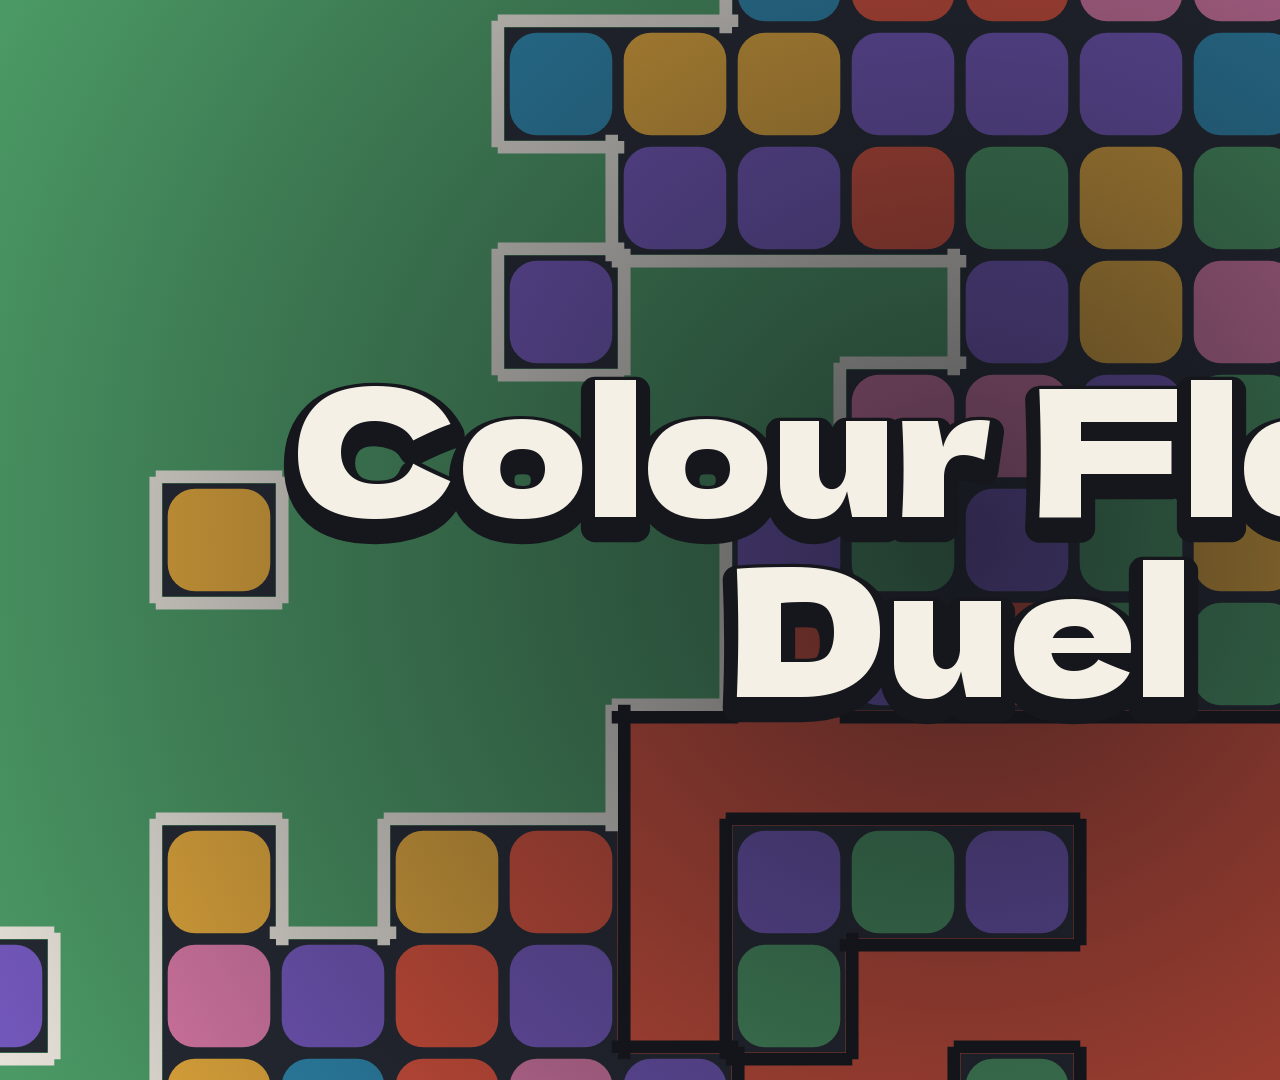
==== tools/cover.html @ 9ea91762 "Make the game portal-ready for CrazyGames - Split code into game.js (rules + AI), main.js (UI) and p" ====
<!DOCTYPE html>
<html lang="en">
<head>
<meta charset="UTF-8">
<title>Colour Flood Duel cover</title>
<style>
    @font-face { font-family: "Dela Gothic One"; src: url("../fonts/dela-gothic-one-latin-400-normal.woff2") format("woff2"); }
    html, body { margin: 0; background: #262a33; }
    canvas { display: block; }
</style>
</head>
<body>
<canvas id="c"></canvas>
<script>
/* Renders the store cover at ?w=1920&h=1080. Same seed every time, so all
   three sizes show the same battle. Only the game title appears as text. */
const P = new URLSearchParams(location.search);
const W = +P.get("w") || 1920, H = +P.get("h") || 1080;
const COLORS = ["#e8553d", "#f2b33d", "#4fa36a", "#2f8fb8", "#7a5cc7", "#e77fb0"];
const P1 = "#f5f0e6", P2 = "#15171c";

let seed = 20261026;
const rnd = () => ((seed = (seed * 1664525 + 1013904223) >>> 0) / 4294967296);

// Cell size follows the shorter side so every cover shows about the same density
const cell = Math.round(Math.min(W, H) / 9.5);
const C = Math.ceil(W / cell) + 1, R = Math.ceil(H / cell) + 1;
const color = Array.from({ length: R * C }, () => (rnd() * 6) | 0);
const owner = new Array(R * C).fill(0);
const nb = i => { const r = (i / C) | 0, c = i % C, o = [];
    if (r) o.push(i - C); if (r < R - 1) o.push(i + C); if (c) o.push(i - 1); if (c < C - 1) o.push(i + 1); return o; };
function grow(p, col) {
    for (let i = 0; i < owner.length; i++) if (owner[i] === p) color[i] = col;
    let changed = true;
    while (changed) {
        changed = false;
        for (let i = 0; i < owner.length; i++) {
            if (owner[i] !== p) continue;
            for (const j of nb(i)) if (!owner[j] && color[j] === col) { owner[j] = p; changed = true; }
        }
    }
}
function gain(p, col) {
    const o = owner.slice(), cl = color.slice();
    grow(p, col);
    const n = owner.filter(x => x === p).length;
    owner.splice(0, owner.length, ...o); color.splice(0, color.length, ...cl);
    return n;
}
owner[0] = 1; owner[R * C - 1] = 2;
const pc = [null, color[0], color[R * C - 1] === color[0] ? (color[0] + 3) % 6 : color[R * C - 1]];
color[R * C - 1] = pc[2];
grow(1, pc[1]); grow(2, pc[2]);
// Both sides play greedy until each owns roughly a quarter of the board
for (let t = 0; t < 60; t++) {
    const p = (t % 2) + 1;
    if (owner.filter(x => x === p).length > R * C * 0.27) continue;
    let best = -1, bc = 0;
    for (let c = 0; c < 6; c++) {
        if (c === pc[1] || c === pc[2]) continue;
        const g = gain(p, c) + rnd() * 0.5;
        if (g > best) { best = g; bc = c; }
    }
    pc[p] = bc; grow(p, bc);
}
// Same territory colours on every cover: green for player 1, tomato for player 2
for (let i = 0; i < owner.length; i++) {
    if (owner[i] === 1) color[i] = 2;
    else if (owner[i] === 2) color[i] = 0;
}

const cv = document.getElementById("c");
cv.width = W; cv.height = H;
const x = cv.getContext("2d");
x.fillStyle = "#262a33"; x.fillRect(0, 0, W, H);
const ox = (W - C * cell) / 2, oy = (H - R * cell) / 2, gap = cell * 0.1;
for (let i = 0; i < R * C; i++) {
    const cx = ox + (i % C) * cell, cy = oy + ((i / C) | 0) * cell;
    x.fillStyle = COLORS[color[i]];
    if (owner[i]) x.fillRect(cx - 0.5, cy - 0.5, cell + 1, cell + 1);
    else { x.beginPath(); x.roundRect(cx + gap / 2, cy + gap / 2, cell - gap, cell - gap, cell * 0.24); x.fill(); }
}
x.lineWidth = cell * 0.11; x.lineCap = "square";
for (const p of [1, 2]) {
    x.strokeStyle = p === 1 ? P1 : P2; x.beginPath();
    const h = x.lineWidth / 2;
    for (let i = 0; i < R * C; i++) {
        if (owner[i] !== p) continue;
        const r = (i / C) | 0, c = i % C, cx = ox + c * cell, cy = oy + r * cell;
        if (r === 0 || owner[i - C] !== p) { x.moveTo(cx, cy + h); x.lineTo(cx + cell, cy + h); }
        if (r === R - 1 || owner[i + C] !== p) { x.moveTo(cx, cy + cell - h); x.lineTo(cx + cell, cy + cell - h); }
        if (c === 0 || owner[i - 1] !== p) { x.moveTo(cx + h, cy); x.lineTo(cx + h, cy + cell); }
        if (c === C - 1 || owner[i + 1] !== p) { x.moveTo(cx + cell - h, cy); x.lineTo(cx + cell - h, cy + cell); }
    }
    x.stroke();
}

// Soft dark vignette behind the title so it reads on any colour
const g = x.createRadialGradient(W / 2, H / 2, 0, W / 2, H / 2, Math.max(W, H) * 0.62);
g.addColorStop(0, "rgba(16,18,24,0.72)"); g.addColorStop(0.55, "rgba(16,18,24,0.35)"); g.addColorStop(1, "rgba(16,18,24,0)");
x.fillStyle = g; x.fillRect(0, 0, W, H);

document.fonts.load('100px "Dela Gothic One"').then(() => {
    const portrait = H > W * 1.2;
    const lines = portrait ? ["Colour", "Flood", "Duel"] : W === H ? ["Colour", "Flood Duel"] : ["Colour Flood", "Duel"];
    const size = portrait ? W * 0.205 : W === H ? W * 0.135 : W * 0.092;
    x.font = `${size}px "Dela Gothic One"`;
    x.textAlign = "center"; x.textBaseline = "middle";
    const lh = size * 1.02, top = H / 2 - (lines.length - 1) * lh / 2;
    lines.forEach((t, k) => {
        const y = top + k * lh;
        x.lineJoin = "round"; x.lineWidth = size * 0.16; x.strokeStyle = "#15171c"; x.strokeText(t, W / 2, y + size * 0.06);
        x.fillStyle = P1; x.fillText(t, W / 2, y);
    });
    document.title = "ready";
});
</script>
</body>
</html>
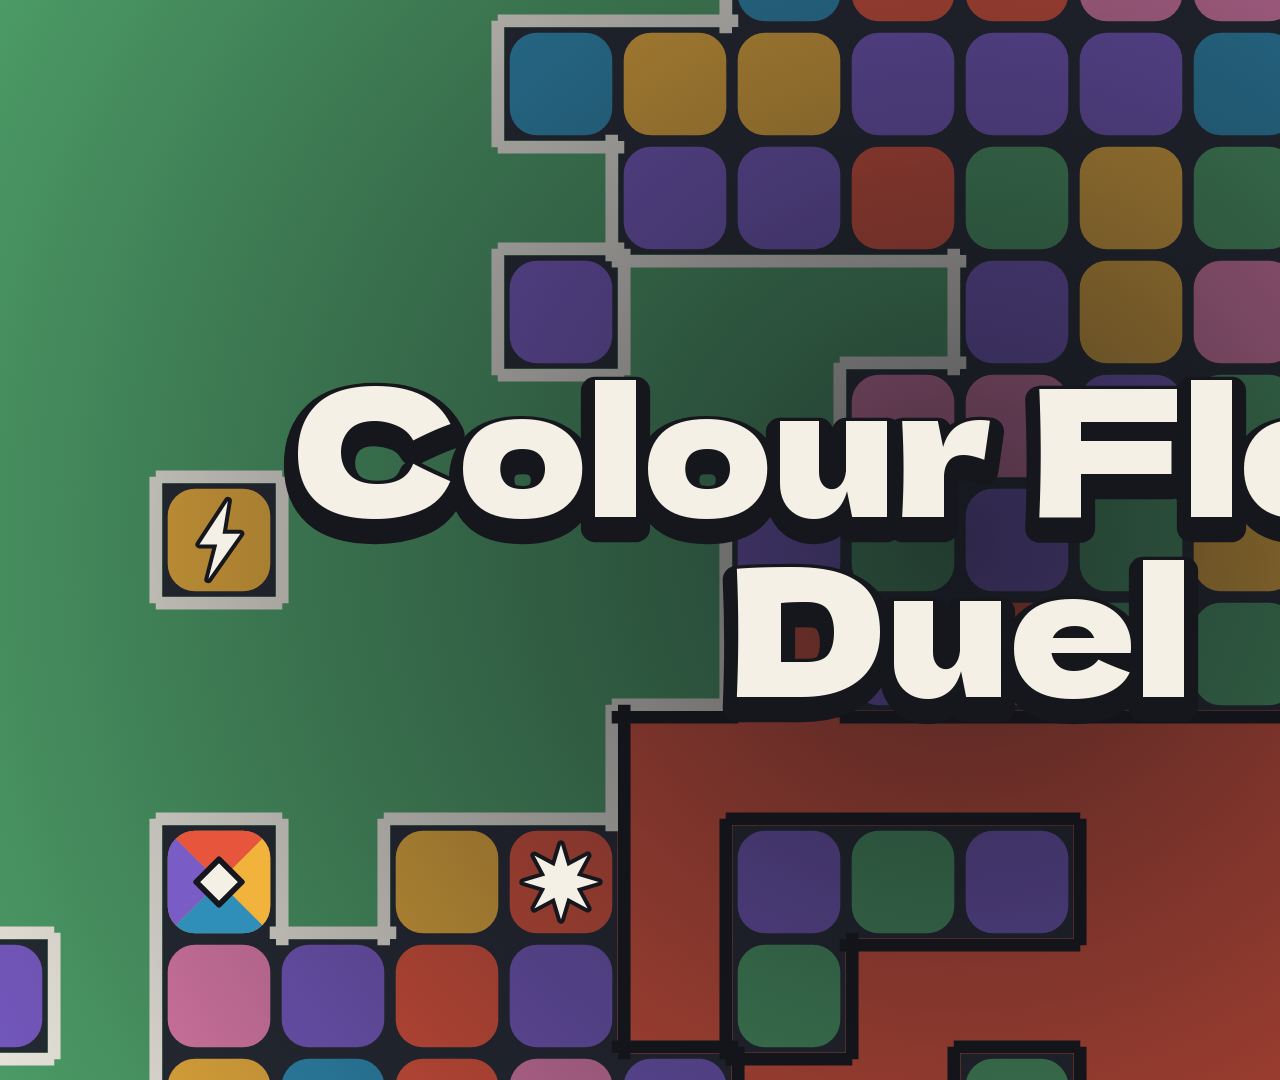
==== commit 0d637dc1: "Add arenas and power tiles - Five arenas: Islands, Canyon, Fortress, Open 12x12, Quick 10x10.   Wall" ====
--- a/tools/cover.html
+++ b/tools/cover.html
@@ -11,6 +11,7 @@
 </head>
 <body>
 <canvas id="c"></canvas>
+<script src="../art.js"></script>
 <script>
 /* Renders the store cover at ?w=1920&h=1080. Same seed every time, so all
    three sizes show the same battle. Only the game title appears as text. */
@@ -100,6 +101,30 @@
 g.addColorStop(0, "rgba(16,18,24,0.72)"); g.addColorStop(0.55, "rgba(16,18,24,0.35)"); g.addColorStop(1, "rgba(16,18,24,0)");
 x.fillStyle = g; x.fillRect(0, 0, W, H);
 
+// Power tiles on free cells away from the title, same pattern on every cover
+const kinds = ["burst", "prism", "raid", "burst", "prism"];
+const freeCells = [];
+for (let i = 0; i < R * C; i++) {
+    if (owner[i]) continue;
+    const cx = ox + (i % C) * cell + cell / 2, cy = oy + ((i / C) | 0) * cell + cell / 2;
+    const dx = (cx - W / 2) / W, dy = (cy - H / 2) / H;
+    if (Math.hypot(dx, dy) > 0.37 && cx > cell && cx < W - cell && cy > cell && cy < H - cell) freeCells.push(i);
+}
+const used = [];
+for (const kind of kinds) {
+    for (let tries = 0; tries < 200; tries++) {
+        const i = freeCells[(rnd() * freeCells.length) | 0];
+        const r = (i / C) | 0, c = i % C;
+        if (used.some(j => Math.abs(((j / C) | 0) - r) + Math.abs((j % C) - c) < 3)) continue;
+        used.push(i);
+        const cx = ox + c * cell, cy = oy + r * cell;
+        if (kind === "prism") Art.prism(x, cx, cy, cell, gap / 2, cell * 0.24);
+        else (kind === "burst" ? Art.burst : Art.raid)(x, cx, cy, cell);
+        break;
+    }
+}
+
+
 document.fonts.load('100px "Dela Gothic One"').then(() => {
     const portrait = H > W * 1.2;
     const lines = portrait ? ["Colour", "Flood", "Duel"] : W === H ? ["Colour", "Flood Duel"] : ["Colour Flood", "Duel"];
